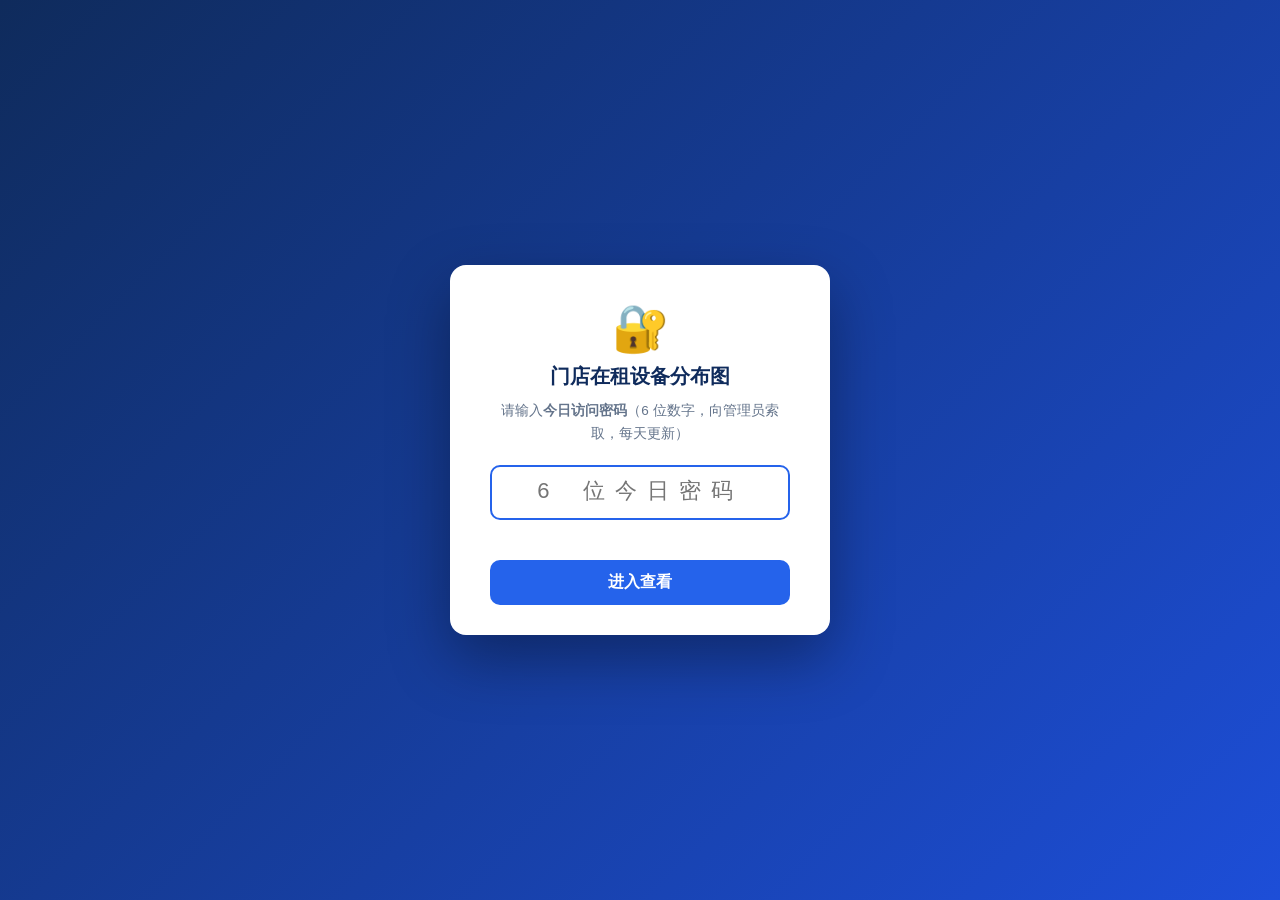
==== index.html @ 970bae88 "修复Chrome转圈：JS全部改为非阻塞动态加载，3.5秒卡住自动切国内CDN并熔断后续文件" ====
<!DOCTYPE html>
<html lang="zh-CN">
<head>
  <meta charset="UTF-8">
  <meta name="viewport" content="width=device-width, initial-scale=1.0">
  <title>门店在租设备分布图</title>
  <link rel="stylesheet" href="./style.css?v=1.6.0">
  <script>
  /* 非阻塞脚本加载器（内联，本身不走网络）：
     · 所有 JS 动态注入，请求卡住也不会阻塞页面解析/输入
     · 每个文件先取本站，3.5 秒取不到立刻切国内 CDN（npmmirror / jsDelivr）
     · 一旦某文件走了 CDN，后续文件直接走 CDN（熔断，不再傻等） */
  (function () {
    var NPMMIRROR = {
      'echarts.min.js': 'https://registry.npmmirror.com/echarts/5.5.1/files/dist/echarts.min.js',
      'xlsx.full.min.js': 'https://registry.npmmirror.com/xlsx/0.18.5/files/dist/xlsx.full.min.js'
    };
    var JSD = 'https://cdn.jsdelivr.net/gh/ybh-best/rental-equipment-map@main/';
    var TIMEOUT = 3500;
    var cdnMode = false;

    function inject(src) {
      return new Promise(function (resolve, reject) {
        var s = document.createElement('script');
        s.src = src;
        s.async = false; /* 同组按插入顺序执行，保证依赖关系 */
        var done = false;
        var finish = function (ok) {
          if (done) return;
          done = true;
          clearTimeout(timer);
          if (!ok && s.parentNode) s.parentNode.removeChild(s);
          ok ? resolve() : reject(new Error('load fail'));
        };
        var timer = setTimeout(function () { finish(false); }, TIMEOUT);
        s.onload = function () { finish(true); };
        s.onerror = function () { finish(false); };
        document.head.appendChild(s);
      });
    }

    function loadOne(file) {
      var base = file.split('?')[0];
      var cdn = NPMMIRROR[base] || (JSD + base);
      var order = cdnMode ? [cdn, './' + file] : ['./' + file, cdn];
      return (function tryNext(i) {
        if (i >= order.length) return Promise.reject(new Error(base));
        return inject(order[i]).then(function () {
          if (i > 0) cdnMode = true;
        }, function () { return tryNext(i + 1); });
      })(0);
    }

    function showErr(msg) {
      var d = document.createElement('div');
      d.textContent = msg;
      d.style.cssText = 'position:fixed;left:0;right:0;top:0;z-index:99999;background:#b3261e;color:#fff;font:14px sans-serif;padding:10px 14px;text-align:center';
      document.body.appendChild(d);
    }

    /* groups：组内并行、组间串行 */
    window.__boot = async function (groups) {
      try {
        for (var g = 0; g < groups.length; g++) {
          await Promise.all(groups[g].map(loadOne));
        }
      } catch (e) {
        showErr('资源加载失败（' + e.message + '），请检查网络后按 Ctrl+F5 刷新重试');
      }
    };
  })();
  </script>
</head>
<body>
  <header class="topbar">
    <div class="brand">
      <span class="logo">📍</span>
      <div>
        <h1>门店在租设备分布图</h1>
        <p>剪刀车 / 臂车 · 业务员汇总 · 湖北省区域分布（武汉合并为四大区域）</p>
      </div>
      <span class="ver">v1.6.0</span>
    </div>
    <div class="toolbar">
      <div class="select-wrap">
        <span class="select-label">业务员：</span>
        <select id="salesSelect" disabled>
          <option value="__ALL__">全部数据（汇总）</option>
        </select>
      </div>
      <button id="refreshBtn" class="ghost-btn" title="重新获取最新发布的数据">🔄 刷新数据</button>
      <span id="fileInfo" class="file-info">正在加载数据…</span>
    </div>
  </header>

  <main class="content">
    <!-- 左侧：业务员汇总表 -->
    <section class="panel table-panel">
      <div class="panel-head">
        <h2>业务员在租汇总</h2>
        <span id="tableSub" class="panel-sub"></span>
      </div>
      <div class="table-scroll">
        <table id="salesTable">
          <thead>
            <tr>
              <th class="col-name">业务员名称</th>
              <th class="col-num">剪刀车在租</th>
              <th class="col-num">臂车在租</th>
            </tr>
          </thead>
          <tbody id="salesTbody">
            <tr class="empty-row"><td colspan="3">正在加载数据…</td></tr>
          </tbody>
          <tfoot>
            <tr id="summaryRow" class="summary-row" style="display:none">
              <td class="col-name">汇总</td>
              <td class="col-num" id="sumScissor">0</td>
              <td class="col-num" id="sumBoom">0</td>
            </tr>
          </tfoot>
        </table>
      </div>
      <div class="legend">
        <span><i class="dot dot-cut"></i>剪 = 剪刀车（系列含“剪叉”）</span>
        <span><i class="dot dot-boom"></i>臂 = 臂车（其他系列）</span>
      </div>
    </section>

    <!-- 右侧：湖北地图 -->
    <section class="panel map-panel">
      <div class="panel-head">
        <h2 id="mapTitle">湖北省在租设备分布</h2>
        <span class="panel-sub">滚轮缩放 / 拖动查看，悬停查看明细</span>
      </div>
      <div class="map-wrap">
        <div id="mapChart" class="map-box"></div>
        <div class="map-placeholder" id="mapPlaceholder">
          <div class="ph-icon">🗺️</div>
          <p id="placeholderText">正在加载数据…</p>
          <p class="ph-tip">武汉合并为四大区域，其他地区按市州汇总</p>
        </div>
      </div>
    </section>
  </main>

  <footer class="site-footer">
    <span id="publishInfo"></span>
    <a href="./admin.html" class="admin-link" title="管理员入口">管理</a>
  </footer>

  <!-- 访问密码门（默认显示，脚本加载完后按授权状态自动收起） -->
  <div id="gateMask" class="gate-mask" style="display:flex">
    <form id="gateForm" class="gate-card" autocomplete="off">
      <div class="gate-icon">🔐</div>
      <h2>门店在租设备分布图</h2>
      <p class="gate-tip">请输入<b>今日访问密码</b>（6 位数字，向管理员索取，每天更新）</p>
      <input id="gateInput" class="gate-input" type="password" inputmode="numeric"
             maxlength="6" placeholder="6 位今日密码">
      <div id="gateErr" class="gate-err"></div>
      <button type="submit" class="gate-btn">进入查看</button>
    </form>
  </div>

  <script>
  /* 全部非阻塞并行加载，按插入顺序执行；卡住 3.5 秒自动切国内 CDN */
  window.__boot([
    ['echarts.min.js', 'access-code.js?v=1.6.0', 'view.js?v=1.6.0', 'viewer-app.js?v=1.6.0']
  ]);
  </script>
</body>
</html>
---- style.css ----
* { margin: 0; padding: 0; box-sizing: border-box; }

:root {
  --primary: #1d4ed8;
  --primary-dark: #1e3a8a;
  --cut: #1d4ed8;   /* 剪刀车 蓝 */
  --boom: #c2410c;  /* 臂车 橙 */
  --bg: #eef2f7;
  --card: #ffffff;
  --line: #e2e8f0;
  --text: #1e293b;
  --muted: #64748b;
}

html, body { height: 100%; }

body {
  font-family: "Microsoft YaHei", "PingFang SC", "Segoe UI", sans-serif;
  background: var(--bg);
  color: var(--text);
  display: flex;
  flex-direction: column;
  overflow: hidden;
}

/* ===== 顶栏 ===== */
.topbar {
  background: linear-gradient(100deg, #16356b 0%, #1d4ed8 60%, #2563eb 100%);
  color: #fff;
  padding: 12px 22px;
  box-shadow: 0 2px 10px rgba(15, 40, 90, .25);
  z-index: 10;
}
.brand { display: flex; align-items: center; gap: 12px; }
.brand .logo { font-size: 30px; }
.brand h1 { font-size: 19px; font-weight: 700; letter-spacing: 1px; }
.brand p { font-size: 12px; opacity: .82; margin-top: 2px; }
.ver {
  margin-left: auto;
  background: rgba(255,255,255,.16);
  border: 1px solid rgba(255,255,255,.35);
  padding: 3px 10px;
  border-radius: 20px;
  font-size: 12px;
}

.toolbar {
  display: flex;
  align-items: center;
  gap: 16px;
  margin-top: 10px;
  flex-wrap: wrap;
}
.upload-btn {
  position: relative;
  background: #f59e0b;
  color: #1f2937;
  font-weight: 700;
  padding: 8px 18px;
  border-radius: 8px;
  cursor: pointer;
  font-size: 14px;
  transition: background .15s;
}
.upload-btn:hover { background: #fbbf24; }
.upload-btn input { position: absolute; inset: 0; opacity: 0; cursor: pointer; }

.check {
  display: flex; align-items: center; gap: 6px;
  font-size: 13px; cursor: pointer; user-select: none;
}
.check input { width: 15px; height: 15px; cursor: pointer; }

.select-wrap { display: flex; align-items: center; gap: 6px; font-size: 13px; }
.select-wrap select {
  min-width: 190px;
  padding: 7px 10px;
  border-radius: 8px;
  border: 1px solid rgba(255,255,255,.4);
  background: #fff;
  font-size: 13px;
  color: var(--text);
  cursor: pointer;
}
.select-wrap select:disabled { background: #cbd5e1; cursor: not-allowed; }

.file-info { font-size: 12px; opacity: .85; }

/* ===== 主体布局 ===== */
.content {
  flex: 1;
  display: grid;
  grid-template-columns: 380px 1fr;
  gap: 14px;
  padding: 14px;
  min-height: 0;
}
.panel {
  background: var(--card);
  border-radius: 12px;
  box-shadow: 0 2px 10px rgba(15, 40, 90, .07);
  display: flex;
  flex-direction: column;
  min-height: 0;
  overflow: hidden;
}
.panel-head {
  padding: 14px 16px 10px;
  display: flex;
  align-items: baseline;
  gap: 10px;
}
.panel-head h2 { font-size: 15px; color: var(--primary-dark); }
.panel-sub { font-size: 12px; color: var(--muted); }

/* ===== 表格 ===== */
.table-scroll { flex: 1; overflow-y: auto; padding: 0 10px; }
table { width: 100%; border-collapse: collapse; font-size: 13px; }
thead th {
  position: sticky; top: 0;
  background: #1e3a8a;
  color: #fff;
  font-weight: 600;
  padding: 10px 8px;
  z-index: 2;
}
thead th:first-child { border-radius: 8px 0 0 8px; }
thead th:last-child { border-radius: 0 8px 8px 0; }
.col-name { text-align: left; width: 46%; }
.col-num { text-align: right; }
tbody td { padding: 8px 10px; border-bottom: 1px solid var(--line); }
tbody td.col-num { text-align: right; font-variant-numeric: tabular-nums; }
tbody tr { cursor: pointer; transition: background .12s; }
tbody tr:nth-child(even) { background: #f8fafc; }
tbody tr:hover { background: #dbeafe; }
tbody tr.active { background: #bfdbfe; font-weight: 700; }
tbody tr.empty-row { cursor: default; }
tbody tr.empty-row td {
  text-align: center; color: var(--muted); padding: 30px 10px;
}
tbody tr.empty-row:hover { background: none; }
tfoot td {
  padding: 11px 10px;
  background: #eff6ff;
  border-top: 2px solid #1d4ed8;
  font-weight: 700;
  color: var(--primary-dark);
  text-align: right;
  font-variant-numeric: tabular-nums;
}
tfoot td.col-name { text-align: left; }

.legend {
  padding: 10px 16px;
  border-top: 1px solid var(--line);
  font-size: 12px;
  color: var(--muted);
  display: flex;
  flex-direction: column;
  gap: 4px;
}
.dot { display: inline-block; width: 9px; height: 9px; border-radius: 50%; margin-right: 5px; }
.dot-cut { background: var(--cut); }
.dot-boom { background: var(--boom); }

/* ===== 地图 ===== */
.map-panel { position: relative; }
.map-box { flex: 1; min-height: 0; position: relative; }
.map-wrap { flex: 1; min-height: 0; position: relative; }
.map-wrap .map-box { position: absolute; inset: 0; }
.map-placeholder {
  position: absolute; inset: 0;
  display: flex; flex-direction: column;
  align-items: center; justify-content: center;
  color: var(--muted);
}
.ph-icon { font-size: 56px; margin-bottom: 10px; }
.ph-tip { font-size: 12px; margin-top: 6px; color: #94a3b8; }

.unknown-card {
  margin: 0 14px 12px;
  padding: 10px 12px;
  background: #fffbeb;
  border: 1px solid #fcd34d;
  border-radius: 8px;
  font-size: 12.5px;
  color: #92400e;
}
.unknown-samples {
  margin-top: 6px;
  max-height: 70px;
  overflow-y: auto;
  line-height: 1.7;
  word-break: break-all;
  opacity: .85;
}

/* ===== 加载遮罩 ===== */
.loading-mask {
  position: fixed; inset: 0;
  background: rgba(15, 23, 42, .45);
  display: flex; align-items: center; justify-content: center; gap: 12px;
  color: #fff; font-size: 15px;
  z-index: 99;
}
.spinner {
  width: 26px; height: 26px;
  border: 3px solid rgba(255,255,255,.35);
  border-top-color: #fff;
  border-radius: 50%;
  animation: spin .8s linear infinite;
}
@keyframes spin { to { transform: rotate(360deg); } }

/* ===== 访问者页：刷新按钮 / 页脚 ===== */
.ghost-btn {
  background: rgba(255,255,255,.15);
  color: #fff;
  border: 1px solid rgba(255,255,255,.45);
  padding: 7px 14px;
  border-radius: 8px;
  font-size: 13px;
  cursor: pointer;
  white-space: nowrap;
}
.ghost-btn:hover { background: rgba(255,255,255,.28); }

.site-footer {
  display: flex;
  align-items: center;
  justify-content: space-between;
  padding: 6px 18px;
  background: #e2e8f0;
  font-size: 12px;
  color: #64748b;
}
.admin-link { color: #94a3b8; text-decoration: none; }
.admin-link:hover { color: #1d4ed8; }

/* ===== 管理员页 ===== */
.admin-body { overflow: hidden; }
.admin-topbar .back-link {
  margin-left: auto;
  background: rgba(255,255,255,.16);
  border: 1px solid rgba(255,255,255,.35);
  color: #fff;
  text-decoration: none;
  padding: 6px 14px;
  border-radius: 20px;
  font-size: 13px;
  white-space: nowrap;
}
.admin-topbar .back-link:hover { background: rgba(255,255,255,.28); }

.admin-bar {
  display: flex;
  gap: 14px;
  padding: 12px 16px;
  background: #fff;
  border-bottom: 1px solid var(--line);
  flex-wrap: wrap;
}
.step {
  display: flex;
  align-items: center;
  gap: 10px;
  padding: 8px 14px;
  background: #f8fafc;
  border: 1px solid var(--line);
  border-radius: 10px;
  font-size: 13px;
  flex-wrap: wrap;
}
.step-title { font-weight: 700; color: var(--primary-dark); white-space: nowrap; }
.step-no {
  display: inline-flex; align-items: center; justify-content: center;
  width: 20px; height: 20px; border-radius: 50%;
  background: var(--primary); color: #fff; font-size: 12px; margin-right: 2px;
}
.step-status { color: var(--muted); font-size: 12.5px; }
.step-status.ok { color: #15803d; font-weight: 600; }
.step-status.warn { color: #b45309; }
.step-status.err { color: #b91c1c; }
.step-status a { color: var(--primary); font-weight: 600; }

.mini-btn {
  background: #e2e8f0;
  border: 1px solid #cbd5e1;
  color: var(--text);
  padding: 6px 14px;
  border-radius: 7px;
  font-size: 13px;
  cursor: pointer;
  white-space: nowrap;
}
.mini-btn:hover { background: #cbd5e1; }
.mini-btn.primary { background: var(--primary); border-color: var(--primary); color: #fff; }
.mini-btn.primary:hover { background: #1e40af; }
.mini-btn.danger { color: #b91c1c; border-color: #fecaca; background: #fef2f2; }
.mini-btn.danger:hover { background: #fee2e2; }
.mini-upload { position: relative; background: #f59e0b; border-color: #d97706; color: #1f2937; font-weight: 600; }
.mini-upload:hover { background: #fbbf24; }
.mini-upload input { position: absolute; inset: 0; opacity: 0; cursor: pointer; }
.inline-check { display: flex; align-items: center; gap: 4px; font-size: 12.5px; cursor: pointer; white-space: nowrap; }

.publish-btn {
  background: linear-gradient(90deg, #16a34a, #15803d);
  color: #fff;
  border: none;
  padding: 8px 20px;
  border-radius: 8px;
  font-size: 14px;
  font-weight: 700;
  cursor: pointer;
  white-space: nowrap;
  box-shadow: 0 2px 6px rgba(21, 128, 61, .3);
}
.publish-btn:hover:not(:disabled) { background: linear-gradient(90deg, #22c55e, #16a34a); }
.publish-btn:disabled { background: #cbd5e1; box-shadow: none; cursor: not-allowed; color: #64748b; }

.admin-content { flex: 1; }

/* ===== Token 弹层 ===== */
.modal-mask {
  position: fixed; inset: 0;
  background: rgba(15, 23, 42, .55);
  display: flex; align-items: center; justify-content: center;
  z-index: 100;
  padding: 20px;
}
.modal {
  background: #fff;
  border-radius: 14px;
  padding: 22px 24px;
  width: 620px;
  max-width: 100%;
  box-shadow: 0 18px 50px rgba(0,0,0,.25);
}
.modal h3 { color: var(--primary-dark); margin-bottom: 10px; }
.modal-tip { font-size: 13px; line-height: 1.7; color: #475569; }
.modal-tip a, .modal-tip b { color: var(--primary); }
.token-guide {
  margin: 10px 0 12px 18px;
  font-size: 12.5px;
  color: #475569;
  line-height: 1.9;
}
.token-guide b { color: #b45309; }
.modal textarea {
  width: 100%;
  border: 1px solid #cbd5e1;
  border-radius: 8px;
  padding: 10px;
  font-size: 12.5px;
  font-family: Consolas, monospace;
  resize: vertical;
}
.modal textarea:focus { outline: 2px solid #93c5fd; border-color: #93c5fd; }
.modal-actions { display: flex; gap: 10px; margin-top: 12px; align-items: center; }
.modal-msg { margin-top: 8px; font-size: 12.5px; min-height: 18px; }
.modal-msg.err { color: #b91c1c; }
.modal-msg.warn { color: #b45309; }
.modal-msg.ok { color: #15803d; }

/* ===== 今日访问密码面板 ===== */
.code-step { background: #eff6ff; border-color: #bfdbfe; }
.code-box {
  display: inline-flex; align-items: center;
  padding: 4px 14px;
  background: #1d4ed8; color: #fff;
  border-radius: 8px;
  font-size: 20px; letter-spacing: 4px;
  font-family: Consolas, 'Courier New', monospace;
  line-height: 1.5;
  min-width: 118px; justify-content: center;
}

/* ===== 访问者密码门 ===== */
.gate-mask {
  position: fixed; inset: 0; z-index: 999;
  background: linear-gradient(135deg, #0f2b5c 0%, #1d4ed8 100%);
  display: flex; align-items: center; justify-content: center;
  padding: 20px;
}
.gate-card {
  background: #fff;
  border-radius: 16px;
  padding: 36px 40px 30px;
  width: 100%; max-width: 380px;
  box-shadow: 0 24px 60px rgba(0, 0, 0, .35);
  text-align: center;
}
.gate-icon { font-size: 46px; margin-bottom: 8px; }
.gate-card h2 { font-size: 20px; color: #0f2b5c; margin-bottom: 10px; }
.gate-tip { font-size: 13.5px; color: #64748b; margin-bottom: 20px; line-height: 1.7; }
.gate-input {
  width: 100%;
  padding: 13px 16px;
  font-size: 22px; letter-spacing: 10px; text-align: center;
  font-family: Consolas, 'Courier New', monospace;
  border: 2px solid #cbd5e1;
  border-radius: 10px;
  outline: none;
  box-sizing: border-box;
}
.gate-input:focus { border-color: #2563eb; }
.gate-err { min-height: 20px; margin: 8px 0 4px; font-size: 13px; color: #b91c1c; }
.gate-btn {
  width: 100%;
  margin-top: 8px;
  padding: 12px;
  background: #2563eb;
  color: #fff;
  border: none;
  border-radius: 10px;
  font-size: 16px;
  font-weight: 700;
  cursor: pointer;
}
.gate-btn:hover { background: #1d4ed8; }
.gate-btn:active { transform: translateY(1px); }

@media (max-width: 980px) {
  body, .admin-body { overflow: auto; }
  .content { grid-template-columns: 1fr; }
  .table-scroll { max-height: 360px; }
  .map-box { min-height: 460px; }
  .map-wrap { min-height: 460px; }
}

/* ===== v1.6.0 管理员页细节增强（纯新增，不影响访问者页） ===== */

/* 拖拽上传全屏遮罩 */
.drag-overlay {
  display: none;
  position: fixed;
  inset: 0;
  z-index: 90;
  padding: 18px;
  background: rgba(29, 78, 216, .10);
  pointer-events: none;
}
body.dragging .drag-overlay {
  display: flex;
  align-items: center;
  justify-content: center;
}
.drag-overlay-card {
  width: 100%;
  height: 100%;
  display: flex;
  align-items: center;
  justify-content: center;
  border: 3px dashed #2563eb;
  border-radius: 18px;
  background: rgba(255, 255, 255, .82);
  color: #1d4ed8;
  font-size: 22px;
  font-weight: 700;
  letter-spacing: 1px;
  box-shadow: inset 0 0 60px rgba(37, 99, 235, .12);
}

/* Token 显隐输入行 */
.token-input-row { display: flex; gap: 8px; }
.token-input-row input {
  flex: 1;
  min-width: 0;
  border: 1px solid #cbd5e1;
  border-radius: 8px;
  padding: 10px 12px;
  font-size: 12.5px;
  font-family: Consolas, monospace;
}
.token-input-row input:focus { outline: 2px solid #93c5fd; border-color: #93c5fd; }
.token-input-row .mini-btn { white-space: nowrap; }

/* 发布确认弹层 */
.modal-sm { width: 460px; }
.confirm-list {
  margin: 12px 0 4px 20px;
  font-size: 13.5px;
  line-height: 2.1;
  color: #334155;
}
.confirm-list b { color: var(--primary-dark); }
.confirm-list .warn-text { color: #b45309; }

/* 发布中禁止误操作的视觉提示 */
body.is-publishing .step,
body.is-publishing .mini-upload { opacity: .75; }
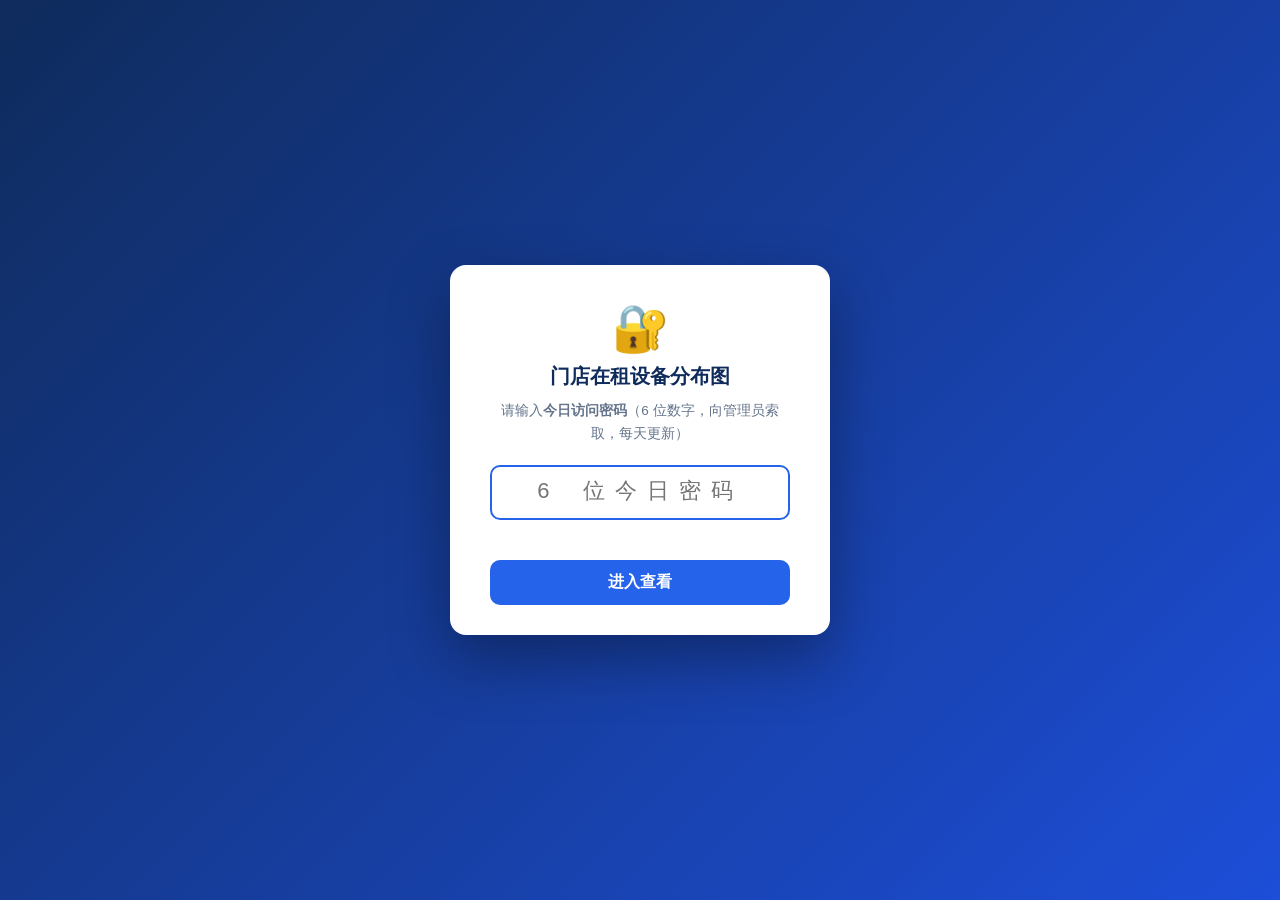
==== commit 1bfb6e15: "加载链路增强：脚本/数据均支持多镜像自动切换（npmmirror/jsDelivr多节点/staticfile/七牛/statically/raw），应对ORB拦截与线路卡死" ====
--- a/index.html
+++ b/index.html
@@ -11,13 +11,38 @@
      · 每个文件先取本站，3.5 秒取不到立刻切国内 CDN（npmmirror / jsDelivr）
      · 一旦某文件走了 CDN，后续文件直接走 CDN（熔断，不再傻等） */
   (function () {
-    var NPMMIRROR = {
-      'echarts.min.js': 'https://registry.npmmirror.com/echarts/5.5.1/files/dist/echarts.min.js',
-      'xlsx.full.min.js': 'https://registry.npmmirror.com/xlsx/0.18.5/files/dist/xlsx.full.min.js'
+    var REPO = 'ybh-best/rental-equipment-map';
+    /* 库文件国内镜像链（npmmirror / jsDelivr 多节点 / 七牛 staticfile） */
+    var LIB_MIRRORS = {
+      'echarts.min.js': [
+        'https://registry.npmmirror.com/echarts/5.5.1/files/dist/echarts.min.js',
+        'https://cdn.jsdelivr.net/npm/echarts@5.5.1/dist/echarts.min.js',
+        'https://gcore.jsdelivr.net/npm/echarts@5.5.1/dist/echarts.min.js',
+        'https://fastly.jsdelivr.net/npm/echarts@5.5.1/dist/echarts.min.js',
+        'https://cdn.staticfile.org/echarts/5.5.1/echarts.min.js'
+      ],
+      'xlsx.full.min.js': [
+        'https://registry.npmmirror.com/xlsx/0.18.5/files/dist/xlsx.full.min.js',
+        'https://cdn.jsdelivr.net/npm/xlsx@0.18.5/dist/xlsx.full.min.js',
+        'https://gcore.jsdelivr.net/npm/xlsx@0.18.5/dist/xlsx.full.min.js',
+        'https://fastly.jsdelivr.net/npm/xlsx@0.18.5/dist/xlsx.full.min.js',
+        'https://cdn.staticfile.org/xlsx/0.18.5/xlsx.full.min.js'
+      ]
     };
-    var JSD = 'https://cdn.jsdelivr.net/gh/ybh-best/rental-equipment-map@main/';
+    /* 自有业务脚本的多镜像链（jsDelivr 某节点被 ORB 拦截时自动换节点） */
+    function appMirrors(base) {
+      return [
+        'https://cdn.jsdelivr.net/gh/' + REPO + '@main/' + base,
+        'https://gcore.jsdelivr.net/gh/' + REPO + '@main/' + base,
+        'https://fastly.jsdelivr.net/gh/' + REPO + '@main/' + base,
+        'https://cdn.statically.io/gh/' + REPO + '/main/' + base,
+        'https://raw.githubusercontent.com/' + REPO + '/main/' + base
+      ];
+    }
     var TIMEOUT = 3500;
-    var cdnMode = false;
+    var skipLocal = false;
+    var libCursor = 0;
+    var appCursor = 0;
 
     function inject(src) {
       return new Promise(function (resolve, reject) {
@@ -41,14 +66,27 @@
 
     function loadOne(file) {
       var base = file.split('?')[0];
-      var cdn = NPMMIRROR[base] || (JSD + base);
-      var order = cdnMode ? [cdn, './' + file] : ['./' + file, cdn];
-      return (function tryNext(i) {
-        if (i >= order.length) return Promise.reject(new Error(base));
-        return inject(order[i]).then(function () {
-          if (i > 0) cdnMode = true;
-        }, function () { return tryNext(i + 1); });
-      })(0);
+      var isLib = !!LIB_MIRRORS[base];
+      var mirrors = isLib ? LIB_MIRRORS[base] : appMirrors(base);
+      var sources = skipLocal ? [] : ['./' + file];
+      var cursor = isLib ? libCursor : appCursor;
+      for (var k = 0; k < mirrors.length; k++) {
+        sources.push(mirrors[(cursor + k) % mirrors.length]);
+      }
+      var idx = 0;
+      return (function tryNext() {
+        if (idx >= sources.length) return Promise.reject(new Error(base));
+        var src = sources[idx++];
+        return inject(src).then(function () {
+          if (src !== './' + file) {
+            skipLocal = true; /* 本站不通，后续文件直接走镜像 */
+            var chosen = mirrors.indexOf(src);
+            if (chosen >= 0) {
+              if (isLib) libCursor = chosen; else appCursor = chosen;
+            }
+          }
+        }, tryNext);
+      })();
     }
 
     function showErr(msg) {
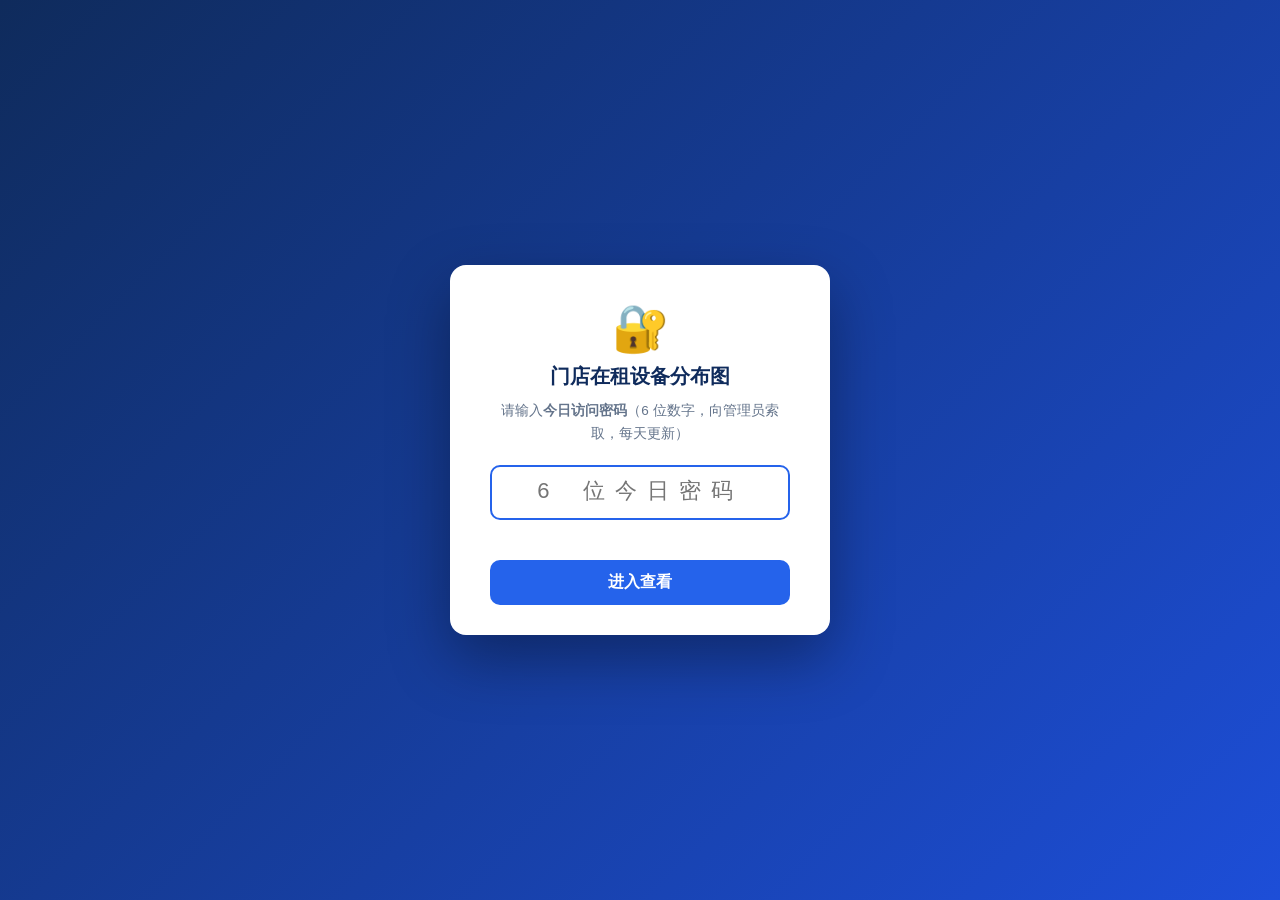
==== commit 559d5460: "加载韧性收尾：修正staticfile echarts版本(5.4.3)，CSS加3.5秒看门狗切gcore/fastly/jsdelivr" ====
--- a/index.html
+++ b/index.html
@@ -4,7 +4,25 @@
   <meta charset="UTF-8">
   <meta name="viewport" content="width=device-width, initial-scale=1.0">
   <title>门店在租设备分布图</title>
-  <link rel="stylesheet" href="./style.css?v=1.6.0">
+  <link id="mainCss" rel="stylesheet" href="./style.css?v=1.6.0">
+  <script>
+  /* 样式表看门狗：3.5 秒没加载出来就切 gcore 镜像，避免白屏 */
+  (function () {
+    var l = document.getElementById('mainCss');
+    var i = 0;
+    var fb = [
+      'https://gcore.jsdelivr.net/gh/ybh-best/rental-equipment-map@main/style.css',
+      'https://fastly.jsdelivr.net/gh/ybh-best/rental-equipment-map@main/style.css',
+      'https://cdn.jsdelivr.net/gh/ybh-best/rental-equipment-map@main/style.css'
+    ];
+    var done = false;
+    l.onload = function () { done = true; };
+    var t = setInterval(function () {
+      if (done) { clearInterval(t); return; }
+      if (i < fb.length) { l.href = fb[i++]; } else { clearInterval(t); }
+    }, 3500);
+  })();
+  </script>
   <script>
   /* 非阻塞脚本加载器（内联，本身不走网络）：
      · 所有 JS 动态注入，请求卡住也不会阻塞页面解析/输入
@@ -19,7 +37,7 @@
         'https://cdn.jsdelivr.net/npm/echarts@5.5.1/dist/echarts.min.js',
         'https://gcore.jsdelivr.net/npm/echarts@5.5.1/dist/echarts.min.js',
         'https://fastly.jsdelivr.net/npm/echarts@5.5.1/dist/echarts.min.js',
-        'https://cdn.staticfile.org/echarts/5.5.1/echarts.min.js'
+        'https://cdn.staticfile.org/echarts/5.4.3/echarts.min.js'
       ],
       'xlsx.full.min.js': [
         'https://registry.npmmirror.com/xlsx/0.18.5/files/dist/xlsx.full.min.js',
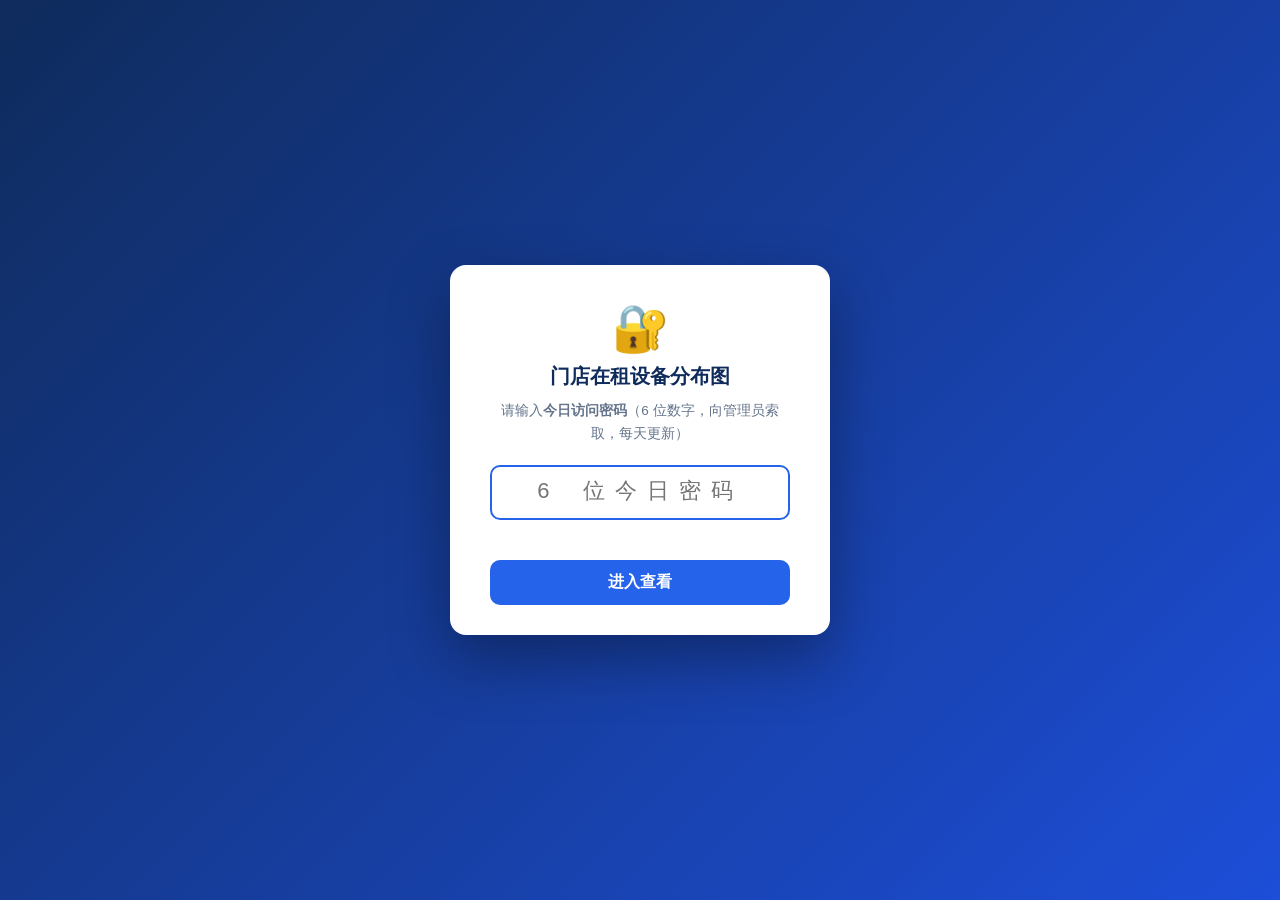
==== commit cdc666c6: "修复资源加载失败误报：大库改本站与国内CDN并行竞速（30s容慢），小脚本8s换源，失败提示具体文件并10s自动重试，数据镜像gcore优先且逐个超时" ====
--- a/index.html
+++ b/index.html
@@ -24,104 +24,110 @@
   })();
   </script>
   <script>
-  /* 非阻塞脚本加载器（内联，本身不走网络）：
-     · 所有 JS 动态注入，请求卡住也不会阻塞页面解析/输入
-     · 每个文件先取本站，3.5 秒取不到立刻切国内 CDN（npmmirror / jsDelivr）
-     · 一旦某文件走了 CDN，后续文件直接走 CDN（熔断，不再傻等） */
+  /* 非阻塞资源加载器（内联，本身不走网络）：
+     1) echarts/xlsx 大库：本站与国内 CDN「同时并行」下载，谁先到用谁，慢线路不用干等
+     2) 业务小脚本：先取本站，8 秒不通依次切 gcore/fastly/jsdelivr 等镜像
+     3) 全部失败时指出具体文件，10 秒后自动重试一次，也可手动点按钮重试 */
   (function () {
     var REPO = 'ybh-best/rental-equipment-map';
-    /* 库文件国内镜像链（npmmirror / jsDelivr 多节点 / 七牛 staticfile） */
-    var LIB_MIRRORS = {
-      'echarts.min.js': [
-        'https://registry.npmmirror.com/echarts/5.5.1/files/dist/echarts.min.js',
-        'https://cdn.jsdelivr.net/npm/echarts@5.5.1/dist/echarts.min.js',
-        'https://gcore.jsdelivr.net/npm/echarts@5.5.1/dist/echarts.min.js',
-        'https://fastly.jsdelivr.net/npm/echarts@5.5.1/dist/echarts.min.js',
-        'https://cdn.staticfile.org/echarts/5.4.3/echarts.min.js'
-      ],
-      'xlsx.full.min.js': [
-        'https://registry.npmmirror.com/xlsx/0.18.5/files/dist/xlsx.full.min.js',
-        'https://cdn.jsdelivr.net/npm/xlsx@0.18.5/dist/xlsx.full.min.js',
-        'https://gcore.jsdelivr.net/npm/xlsx@0.18.5/dist/xlsx.full.min.js',
-        'https://fastly.jsdelivr.net/npm/xlsx@0.18.5/dist/xlsx.full.min.js',
-        'https://cdn.staticfile.org/xlsx/0.18.5/xlsx.full.min.js'
-      ]
+    /* 大库：race 中的 CDN 与本站并行竞速；rest 是竞速全部失败后的补充链 */
+    var LIBS = {
+      'echarts.min.js': {
+        race: ['https://registry.npmmirror.com/echarts/5.5.1/files/dist/echarts.min.js'],
+        rest: ['https://unpkg.com/echarts@5.5.1/dist/echarts.min.js',
+               'https://gcore.jsdelivr.net/npm/echarts@5.5.1/dist/echarts.min.js',
+               'https://fastly.jsdelivr.net/npm/echarts@5.5.1/dist/echarts.min.js',
+               'https://cdn.jsdelivr.net/npm/echarts@5.5.1/dist/echarts.min.js',
+               'https://cdn.staticfile.org/echarts/5.4.3/echarts.min.js']
+      },
+      'xlsx.full.min.js': {
+        race: ['https://registry.npmmirror.com/xlsx/0.18.5/files/dist/xlsx.full.min.js'],
+        rest: ['https://unpkg.com/xlsx@0.18.5/dist/xlsx.full.min.js',
+               'https://gcore.jsdelivr.net/npm/xlsx@0.18.5/dist/xlsx.full.min.js',
+               'https://fastly.jsdelivr.net/npm/xlsx@0.18.5/dist/xlsx.full.min.js',
+               'https://cdn.jsdelivr.net/npm/xlsx@0.18.5/dist/xlsx.full.min.js',
+               'https://cdn.staticfile.org/xlsx/0.18.5/xlsx.full.min.js']
+      }
     };
-    /* 自有业务脚本的多镜像链（jsDelivr 某节点被 ORB 拦截时自动换节点） */
     function appMirrors(base) {
-      return [
-        'https://cdn.jsdelivr.net/gh/' + REPO + '@main/' + base,
-        'https://gcore.jsdelivr.net/gh/' + REPO + '@main/' + base,
-        'https://fastly.jsdelivr.net/gh/' + REPO + '@main/' + base,
-        'https://cdn.statically.io/gh/' + REPO + '/main/' + base,
-        'https://raw.githubusercontent.com/' + REPO + '/main/' + base
-      ];
-    }
-    var TIMEOUT = 3500;
-    var skipLocal = false;
-    var libCursor = 0;
-    var appCursor = 0;
-
-    function inject(src) {
+      return ['https://gcore.jsdelivr.net/gh/' + REPO + '@main/' + base,
+              'https://fastly.jsdelivr.net/gh/' + REPO + '@main/' + base,
+              'https://cdn.jsdelivr.net/gh/' + REPO + '@main/' + base,
+              'https://cdn.statically.io/gh/' + REPO + '/main/' + base,
+              'https://raw.githubusercontent.com/' + REPO + '/main/' + base];
+    }
+
+    var LIB_TIMEOUT = 30000; /* 大库允许慢速下载，最长 30 秒 */
+    var APP_TIMEOUT = 8000;
+
+    function inject(src, timeout, ordered) {
       return new Promise(function (resolve, reject) {
         var s = document.createElement('script');
         s.src = src;
-        s.async = false; /* 同组按插入顺序执行，保证依赖关系 */
+        if (ordered) s.async = false;
         var done = false;
         var finish = function (ok) {
           if (done) return;
           done = true;
           clearTimeout(timer);
           if (!ok && s.parentNode) s.parentNode.removeChild(s);
-          ok ? resolve() : reject(new Error('load fail'));
+          ok ? resolve() : reject(new Error('timeout/error'));
         };
-        var timer = setTimeout(function () { finish(false); }, TIMEOUT);
+        var timer = setTimeout(function () { finish(false); }, timeout);
         s.onload = function () { finish(true); };
         s.onerror = function () { finish(false); };
         document.head.appendChild(s);
       });
     }
 
-    function loadOne(file) {
+    function loadLib(file) {
       var base = file.split('?')[0];
-      var isLib = !!LIB_MIRRORS[base];
-      var mirrors = isLib ? LIB_MIRRORS[base] : appMirrors(base);
-      var sources = skipLocal ? [] : ['./' + file];
-      var cursor = isLib ? libCursor : appCursor;
-      for (var k = 0; k < mirrors.length; k++) {
-        sources.push(mirrors[(cursor + k) % mirrors.length]);
+      var cfg = LIBS[base];
+      /* 本站 + 国内主 CDN 同时开下，第一个成功即结束等待（败者稍后静默完成，同版本互不影响） */
+      var racers = ['./' + file].concat(cfg.race).map(function (u) {
+        return inject(u, LIB_TIMEOUT, false);
+      });
+      return Promise.any(racers).catch(function () {
+        return cfg.rest.reduce(function (p, u) {
+          return p.catch(function () { return inject(u, LIB_TIMEOUT, false); });
+        }, Promise.reject());
+      });
+    }
+
+    var appCdnFirst = false; /* 本站业务脚本一旦不通，后续文件直接走镜像 */
+    function loadApp(file) {
+      var base = file.split('?')[0];
+      var sources = appCdnFirst ? appMirrors(base) : ['./' + file].concat(appMirrors(base));
+      return sources.reduce(function (p, u) {
+        return p.catch(function () {
+          return inject(u, APP_TIMEOUT, true).then(function () {
+            if (u !== './' + file) appCdnFirst = true;
+          });
+        });
+      }, Promise.reject());
+    }
+
+    var retried = false;
+    function failBar(name) {
+      var d = document.createElement('div');
+      d.style.cssText = 'position:fixed;left:0;right:0;top:0;z-index:99999;background:#b3261e;color:#fff;font:14px/1.6 sans-serif;padding:12px 14px;text-align:center';
+      d.innerHTML = '⚠️ 资源 <b></b> 在本站和所有备用节点均加载失败，当前网络不稳定。'
+        + '<button type="button" id="__retryBtn" style="margin-left:10px;padding:4px 12px;border:0;border-radius:6px;background:#fff;color:#b3261e;font-weight:700;cursor:pointer">立即重试</button>'
+        + '<div style="font-size:12px;opacity:.85;margin-top:4px">10 秒后自动重试；也可切换网络（如手机热点）后按 Ctrl+F5 强刷</div>';
+      d.querySelector('b').textContent = name;
+      document.body.appendChild(d);
+      document.getElementById('__retryBtn').onclick = function () { location.reload(); };
+      if (!retried) { retried = true; setTimeout(function () { location.reload(); }, 10000); }
+    }
+
+    /* libs：大库（并行竞速）；apps：业务脚本（按数组顺序加载） */
+    window.__boot = async function (libs, apps) {
+      var i;
+      for (i = 0; i < libs.length; i++) {
+        try { await loadLib(libs[i]); } catch (e) { failBar(libs[i]); return; }
       }
-      var idx = 0;
-      return (function tryNext() {
-        if (idx >= sources.length) return Promise.reject(new Error(base));
-        var src = sources[idx++];
-        return inject(src).then(function () {
-          if (src !== './' + file) {
-            skipLocal = true; /* 本站不通，后续文件直接走镜像 */
-            var chosen = mirrors.indexOf(src);
-            if (chosen >= 0) {
-              if (isLib) libCursor = chosen; else appCursor = chosen;
-            }
-          }
-        }, tryNext);
-      })();
-    }
-
-    function showErr(msg) {
-      var d = document.createElement('div');
-      d.textContent = msg;
-      d.style.cssText = 'position:fixed;left:0;right:0;top:0;z-index:99999;background:#b3261e;color:#fff;font:14px sans-serif;padding:10px 14px;text-align:center';
-      document.body.appendChild(d);
-    }
-
-    /* groups：组内并行、组间串行 */
-    window.__boot = async function (groups) {
-      try {
-        for (var g = 0; g < groups.length; g++) {
-          await Promise.all(groups[g].map(loadOne));
-        }
-      } catch (e) {
-        showErr('资源加载失败（' + e.message + '），请检查网络后按 Ctrl+F5 刷新重试');
+      for (i = 0; i < apps.length; i++) {
+        try { await loadApp(apps[i]); } catch (e) { failBar(apps[i]); return; }
       }
     };
   })();
@@ -219,10 +225,11 @@
   </div>
 
   <script>
-  /* 全部非阻塞并行加载，按插入顺序执行；卡住 3.5 秒自动切国内 CDN */
-  window.__boot([
-    ['echarts.min.js', 'access-code.js?v=1.6.0', 'view.js?v=1.6.0', 'viewer-app.js?v=1.6.0']
-  ]);
+  /* 第1组大库并行竞速；第2组业务脚本按序加载。全程非阻塞，失败自动切镜像/重试 */
+  window.__boot(
+    ['echarts.min.js'],
+    ['access-code.js?v=1.6.0', 'view.js?v=1.6.0', 'viewer-app.js?v=1.6.0']
+  );
   </script>
 </body>
 </html>
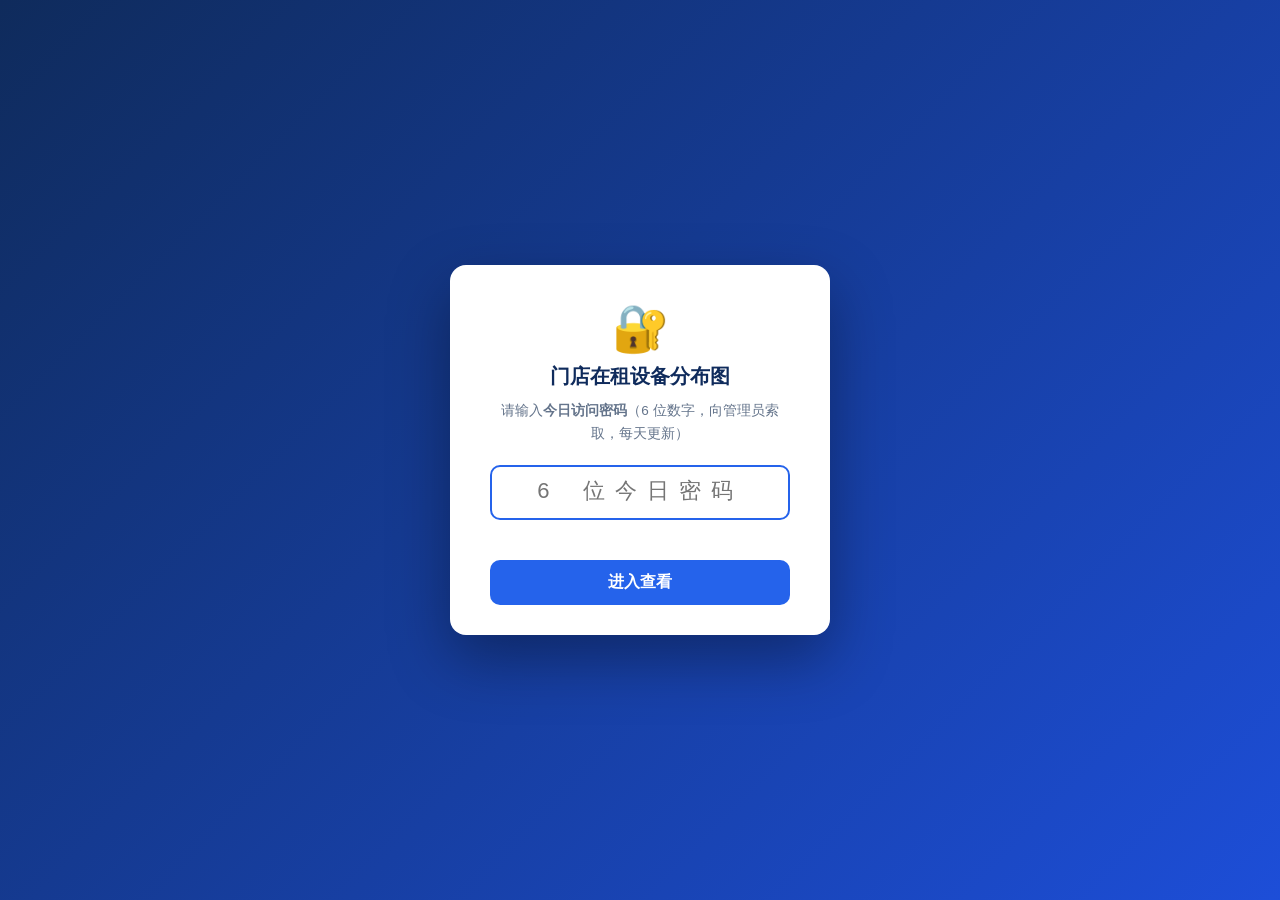
==== commit 77c107fa: "v1.8.0 地图工具条新增设备类型多选下拉（剪刀车/臂车），与区域下拉逻辑一致，影响地图数值/标签/tooltip/汇总卡，不允许全不勾" ====
--- a/index.html
+++ b/index.html
@@ -1,10 +1,10 @@
-<!DOCTYPE html>
+﻿<!DOCTYPE html>
 <html lang="zh-CN">
 <head>
   <meta charset="UTF-8">
   <meta name="viewport" content="width=device-width, initial-scale=1.0">
   <title>门店在租设备分布图</title>
-  <link id="mainCss" rel="stylesheet" href="./style.css?v=1.6.0">
+  <link id="mainCss" rel="stylesheet" href="./style.css?v=1.8.0">
   <script>
   /* 样式表看门狗：3.5 秒没加载出来就切 gcore 镜像，避免白屏 */
   (function () {
@@ -195,8 +195,24 @@
         <h2 id="mapTitle">湖北省在租设备分布</h2>
         <span class="panel-sub">滚轮缩放 / 拖动查看，悬停查看明细</span>
       </div>
+      <div class="map-toolbar">
+        <label class="mt-label">区域：</label>
+        <div class="region-sel" id="regionSel">
+          <button type="button" class="rs-btn">全部区域</button>
+          <div class="rs-list"></div>
+        </div>
+        <label class="mt-label">类型：</label>
+        <div class="region-sel" id="typeSel">
+          <button type="button" class="rs-btn">全部类型</button>
+          <div class="rs-list">
+            <label class="rs-item"><input type="checkbox" value="scissor" checked><span>剪刀车</span></label>
+            <label class="rs-item"><input type="checkbox" value="boom" checked><span>臂车</span></label>
+          </div>
+        </div>
+      </div>
       <div class="map-wrap">
         <div id="mapChart" class="map-box"></div>
+        <div class="map-sum" id="mapSumCard" style="display:none"></div>
         <div class="map-placeholder" id="mapPlaceholder">
           <div class="ph-icon">🗺️</div>
           <p id="placeholderText">正在加载数据…</p>
@@ -228,7 +244,7 @@
   /* 第1组大库并行竞速；第2组业务脚本按序加载。全程非阻塞，失败自动切镜像/重试 */
   window.__boot(
     ['echarts.min.js'],
-    ['access-code.js?v=1.6.0', 'view.js?v=1.6.0', 'viewer-app.js?v=1.6.0']
+    ['access-code.js?v=1.6.0', 'view.js?v=1.8.0', 'viewer-app.js?v=1.8.0']
   );
   </script>
 </body>
--- a/style.css
+++ b/style.css
@@ -27,13 +27,13 @@
 .topbar {
   background: linear-gradient(100deg, #16356b 0%, #1d4ed8 60%, #2563eb 100%);
   color: #fff;
-  padding: 12px 22px;
+  padding: 8px 18px;
   box-shadow: 0 2px 10px rgba(15, 40, 90, .25);
   z-index: 10;
 }
 .brand { display: flex; align-items: center; gap: 12px; }
-.brand .logo { font-size: 30px; }
-.brand h1 { font-size: 19px; font-weight: 700; letter-spacing: 1px; }
+.brand .logo { font-size: 26px; }
+.brand h1 { font-size: 17px; font-weight: 700; letter-spacing: 1px; }
 .brand p { font-size: 12px; opacity: .82; margin-top: 2px; }
 .ver {
   margin-left: auto;
@@ -90,9 +90,9 @@
 .content {
   flex: 1;
   display: grid;
-  grid-template-columns: 380px 1fr;
-  gap: 14px;
-  padding: 14px;
+  grid-template-columns: 300px 1fr;
+  gap: 10px;
+  padding: 10px;
   min-height: 0;
 }
 .panel {
@@ -105,7 +105,7 @@
   overflow: hidden;
 }
 .panel-head {
-  padding: 14px 16px 10px;
+  padding: 9px 14px 7px;
   display: flex;
   align-items: baseline;
   gap: 10px;
@@ -177,6 +177,52 @@
 .ph-icon { font-size: 56px; margin-bottom: 10px; }
 .ph-tip { font-size: 12px; margin-top: 6px; color: #94a3b8; }
 
+/* ===== 地图工具条：区域多选下拉 ===== */
+.map-toolbar {
+  display: flex; align-items: center; gap: 8px;
+  padding: 6px 14px 4px;
+  border-top: 1px solid #eef2f7;
+}
+.mt-label { font-size: 13px; color: var(--muted); font-weight: 600; }
+.region-sel { position: relative; }
+.region-sel .rs-btn {
+  min-width: 150px; text-align: left;
+  padding: 5px 26px 5px 10px;
+  border: 1px solid var(--line); border-radius: 8px;
+  background: #fff; color: #334155; font-size: 13px;
+  cursor: pointer; position: relative;
+}
+.region-sel .rs-btn::after {
+  content: '▾'; position: absolute; right: 9px; top: 50%;
+  transform: translateY(-50%); color: #94a3b8; font-size: 11px;
+}
+.region-sel.open .rs-btn { border-color: #1d4ed8; box-shadow: 0 0 0 3px rgba(29,78,216,.12); }
+.region-sel .rs-list {
+  display: none; position: absolute; z-index: 30; top: calc(100% + 4px); left: 0;
+  min-width: 190px; max-height: 260px; overflow: auto;
+  background: #fff; border: 1px solid var(--line); border-radius: 10px;
+  box-shadow: 0 10px 26px rgba(15,40,90,.16);
+  padding: 4px;
+}
+.region-sel.open .rs-list { display: block; }
+.region-sel .rs-item {
+  display: flex; align-items: center; gap: 8px;
+  padding: 6px 8px; border-radius: 6px;
+  font-size: 13px; color: #334155; cursor: pointer;
+}
+.region-sel .rs-item:hover { background: #eef4ff; }
+.region-sel .rs-item input { accent-color: #1d4ed8; margin: 0; }
+
+/* 地图右下角汇总卡 */
+.map-sum {
+  position: absolute; right: 14px; bottom: 14px; z-index: 20;
+  background: rgba(255,255,255,.94);
+  border: 1px solid var(--line); border-radius: 10px;
+  box-shadow: 0 6px 18px rgba(15,40,90,.14);
+  padding: 8px 12px;
+  font-size: 13px; line-height: 1.7; color: #334155;
+}
+
 .unknown-card {
   margin: 0 14px 12px;
   padding: 10px 12px;
@@ -255,7 +301,7 @@
 .admin-bar {
   display: flex;
   gap: 14px;
-  padding: 12px 16px;
+  padding: 8px 14px;
   background: #fff;
   border-bottom: 1px solid var(--line);
   flex-wrap: wrap;
